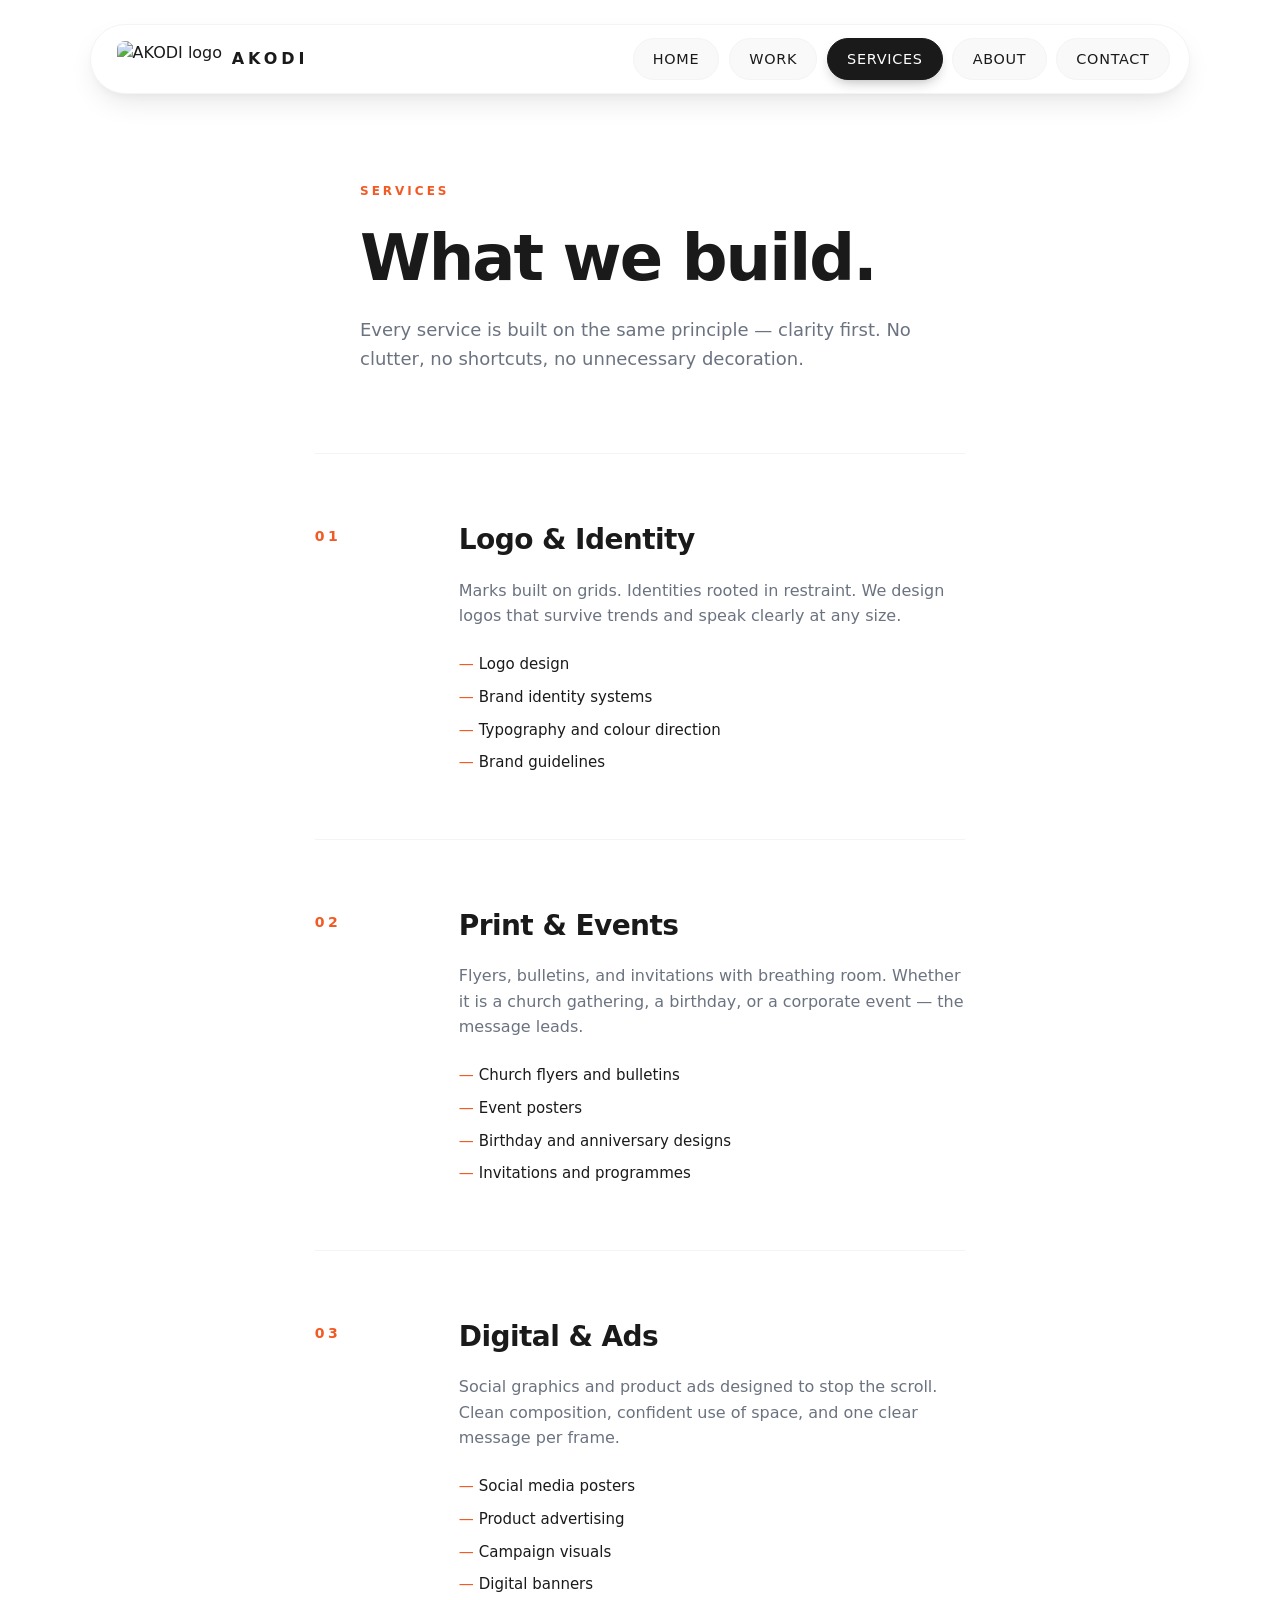
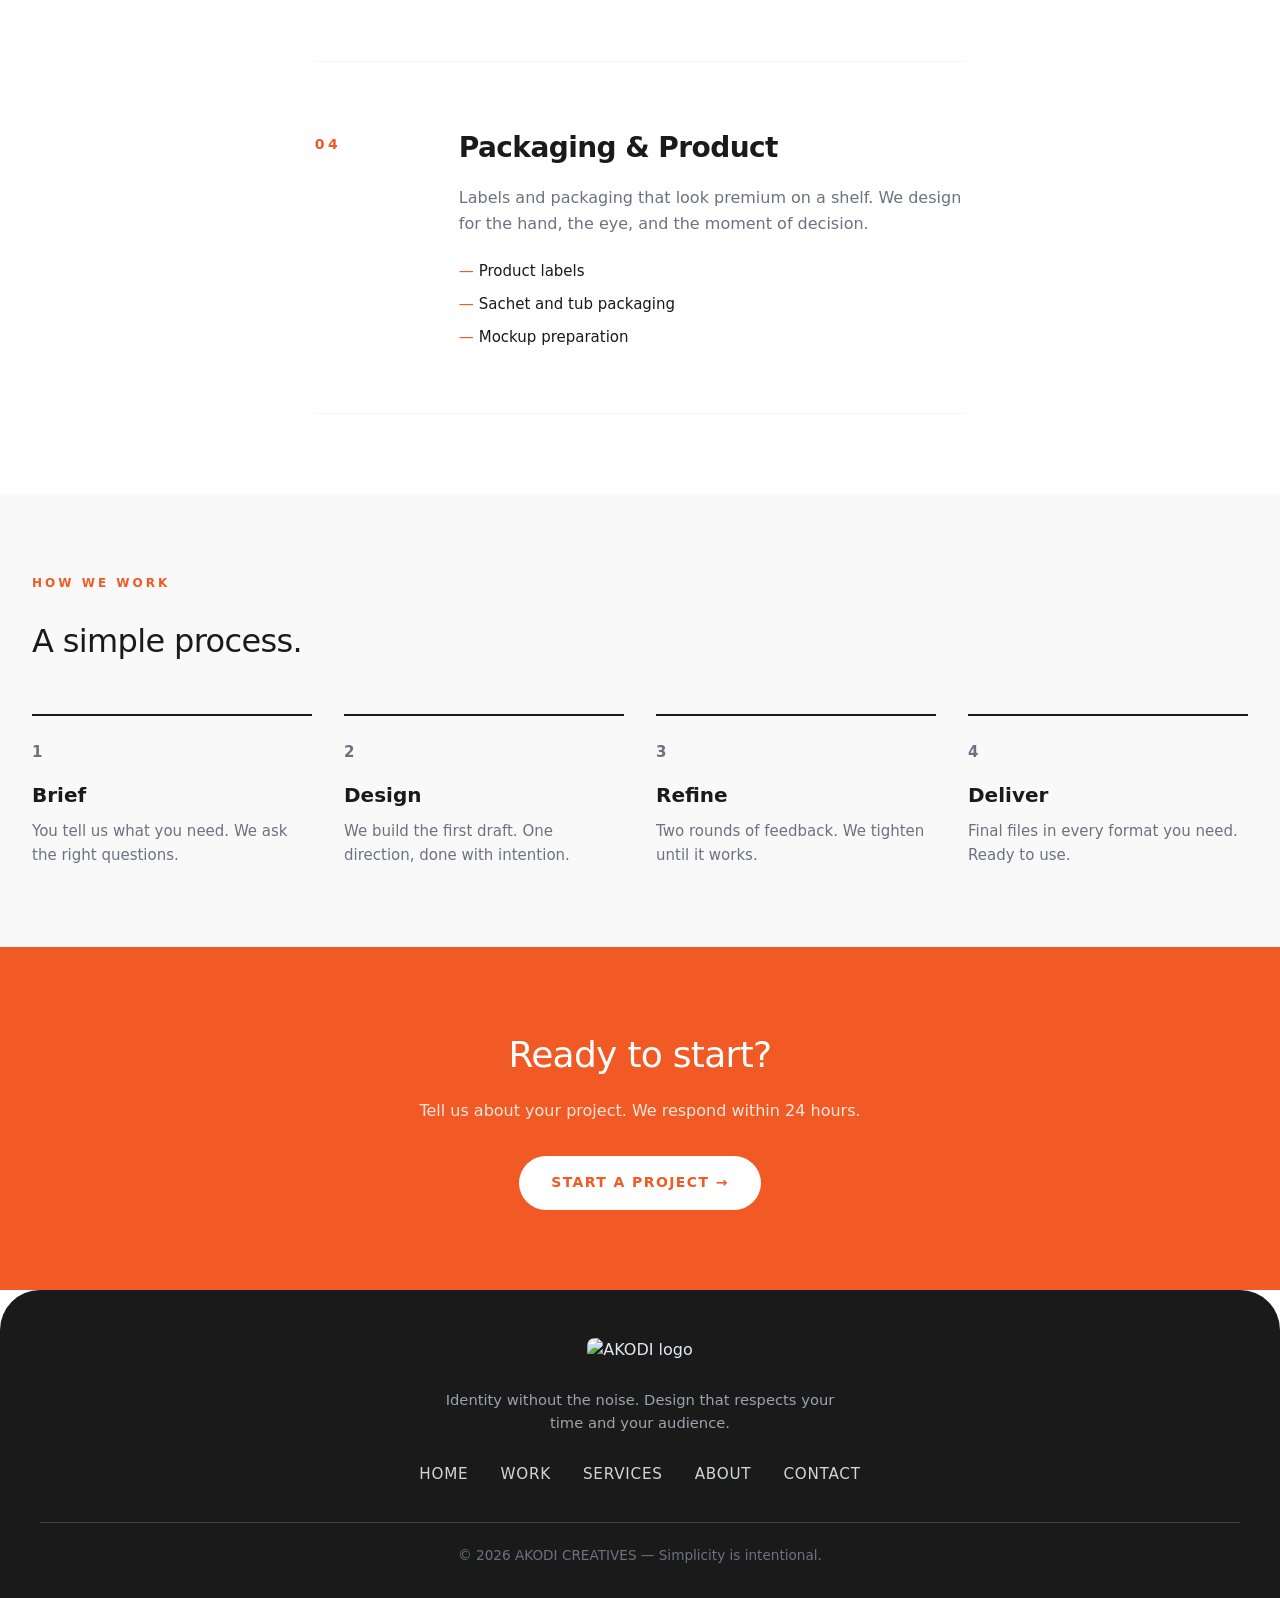
==== services.html @ a0e0c7eb "Upload static website" ====
<!DOCTYPE html>
<html lang="en">
<head>
    <meta charset="UTF-8">
    <meta name="viewport" content="width=device-width, initial-scale=1.0">
    <title>AKODI CREATIVES — Services</title>
    <link rel="shortcut icon" href="images/akodi-logo.png" type="image/x-icon">
    <link rel="stylesheet" href="CSS/style.css">
</head>
<body>

    <!-- ================= NAVBAR ================= -->
    <div class="nav-wrapper">
        <nav class="navbar">
            <a href="index.html" class="logo">
                <img src="images/akodi-logo.png" alt="AKODI logo">
                <span class="logo-text">AKODI</span>
            </a>
            <div class="nav-links">
                <a href="index.html" class="nav-link">Home</a>
                <a href="work.html" class="nav-link">Work</a>
                <a href="services.html" class="nav-link active">Services</a>
                <a href="about.html" class="nav-link">About</a>
                <a href="contact.html" class="nav-link">Contact</a>
            </div>
        </nav>
    </div>

    <!-- ================= PAGE HEADER ================= -->
    <section class="page-header">
        <div class="page-header-inner">
            <p class="eyebrow">SERVICES</p>
            <h1>What we build.</h1>
            <p class="page-sub">Every service is built on the same principle — clarity first. No clutter, no shortcuts, no unnecessary decoration.</p>
        </div>
    </section>

    <!-- ================= SERVICES LIST ================= -->
    <section class="services-full">
        <div class="services-full-inner">

            <div class="service-block">
                <p class="service-number">01</p>
                <div class="service-content">
                    <h2>Logo & Identity</h2>
                    <p>Marks built on grids. Identities rooted in restraint. We design logos that survive trends and speak clearly at any size.</p>
                    <ul class="service-list">
                        <li>Logo design</li>
                        <li>Brand identity systems</li>
                        <li>Typography and colour direction</li>
                        <li>Brand guidelines</li>
                    </ul>
                </div>
            </div>

            <div class="service-block">
                <p class="service-number">02</p>
                <div class="service-content">
                    <h2>Print & Events</h2>
                    <p>Flyers, bulletins, and invitations with breathing room. Whether it is a church gathering, a birthday, or a corporate event — the message leads.</p>
                    <ul class="service-list">
                        <li>Church flyers and bulletins</li>
                        <li>Event posters</li>
                        <li>Birthday and anniversary designs</li>
                        <li>Invitations and programmes</li>
                    </ul>
                </div>
            </div>

            <div class="service-block">
                <p class="service-number">03</p>
                <div class="service-content">
                    <h2>Digital & Ads</h2>
                    <p>Social graphics and product ads designed to stop the scroll. Clean composition, confident use of space, and one clear message per frame.</p>
                    <ul class="service-list">
                        <li>Social media posters</li>
                        <li>Product advertising</li>
                        <li>Campaign visuals</li>
                        <li>Digital banners</li>
                    </ul>
                </div>
            </div>

            <div class="service-block">
                <p class="service-number">04</p>
                <div class="service-content">
                    <h2>Packaging & Product</h2>
                    <p>Labels and packaging that look premium on a shelf. We design for the hand, the eye, and the moment of decision.</p>
                    <ul class="service-list">
                        <li>Product labels</li>
                        <li>Sachet and tub packaging</li>
                        <li>Mockup preparation</li>
                    </ul>
                </div>
            </div>

        </div>
    </section>

    <!-- ================= PROCESS ================= -->
    <section class="process">
        <div class="process-inner">
            <p class="eyebrow">HOW WE WORK</p>
            <h2>A simple process.</h2>

            <div class="process-grid">
                <div class="process-step">
                    <p class="process-num">1</p>
                    <h3>Brief</h3>
                    <p>You tell us what you need. We ask the right questions.</p>
                </div>
                <div class="process-step">
                    <p class="process-num">2</p>
                    <h3>Design</h3>
                    <p>We build the first draft. One direction, done with intention.</p>
                </div>
                <div class="process-step">
                    <p class="process-num">3</p>
                    <h3>Refine</h3>
                    <p>Two rounds of feedback. We tighten until it works.</p>
                </div>
                <div class="process-step">
                    <p class="process-num">4</p>
                    <h3>Deliver</h3>
                    <p>Final files in every format you need. Ready to use.</p>
                </div>
            </div>
        </div>
    </section>

    <!-- ================= CTA ================= -->
    <section class="cta-band">
        <div class="cta-inner">
            <h2>Ready to start?</h2>
            <p>Tell us about your project. We respond within 24 hours.</p>
            <a href="contact.html" class="btn-light">Start a Project →</a>
        </div>
    </section>

    <!-- ================= FOOTER ================= -->
    <footer class="footer">
        <div class="footer-content">
            <div class="footer-brand">
                <img src="images/akodi-logo-white.png" alt="AKODI logo" class="footer-logo">
                <p>Identity without the noise. Design that respects your time and your audience.</p>
            </div>

            <div class="footer-links">
                <a href="index.html">Home</a>
                <a href="work.html">Work</a>
                <a href="services.html">Services</a>
                <a href="about.html">About</a>
                <a href="contact.html">Contact</a>
            </div>

            <p class="footer-copy">© 2026 AKODI CREATIVES — Simplicity is intentional.</p>
        </div>
    </footer>

</body>
</html>
---- CSS/style.css ----
/* ================= RESET ================= */
* {
    margin: 0;
    padding: 0;
    box-sizing: border-box;
}

html {
    scroll-behavior: smooth;
}

body {
    font-family: system-ui, -apple-system, BlinkMacSystemFont, 'Segoe UI', Roboto, 'Helvetica Neue', Arial, sans-serif;
    background: #FFFFFF;
    color: #1A1A1A;
    line-height: 1.55;
    display: flex;
    flex-direction: column;
    min-height: 100vh;
}

a {
    color: inherit;
    text-decoration: none;
}

img {
    width: 100%;
    display: block;
}

/* ================= NAVBAR ================= */
.nav-wrapper {
    display: flex;
    justify-content: center;
    width: 100%;
    padding: 1.5rem 1.5rem 0.5rem;
    position: sticky;
    top: 0;
    z-index: 50;
    background: #FFFFFF;
}

.navbar {
    background: #FFFFFF;
    border-radius: 60px;
    box-shadow:
        0 12px 30px -8px rgba(0, 0, 0, 0.12),
        0 4px 10px -4px rgba(0, 0, 0, 0.05);
    padding: 0.5rem 1.2rem 0.5rem 0.6rem;
    display: flex;
    flex-wrap: wrap;
    justify-content: space-between;
    align-items: center;
    gap: 0.8rem 1rem;
    max-width: 1100px;
    width: 100%;
    border: 1px solid #F3F4F6;
}

.logo {
    display: inline-flex;
    align-items: center;
    gap: 0.6rem;
    padding: 0.5rem 1rem;
    border-radius: 40px;
    transition: background 0.2s ease;
}

.logo:hover {
    background: #F9F9F9;
}

.logo img {
    height: 36px;
    width: auto;
    border-radius: 8px;
}

.logo-text {
    font-weight: 700;
    font-size: 1rem;
    letter-spacing: 0.25em;
    color: #1A1A1A;
    text-transform: uppercase;
    white-space: nowrap;
}

.nav-links {
    display: flex;
    flex-wrap: wrap;
    gap: 0.4rem 0.6rem;
    align-items: center;
}

.nav-link {
    display: inline-flex;
    align-items: center;
    justify-content: center;
    padding: 0.55rem 1.2rem;
    border-radius: 40px;
    font-weight: 500;
    font-size: 0.9rem;
    letter-spacing: 0.05em;
    text-transform: uppercase;
    color: #1A1A1A;
    background: #F9F9F9;
    transition: all 0.25s cubic-bezier(0.2, 0, 0, 1);
    border: 1px solid #F3F4F6;
    white-space: nowrap;
}

.nav-link:hover {
    transform: translateY(-2px);
    background: #1A1A1A;
    color: #FFFFFF;
    border-color: #1A1A1A;
    box-shadow: 0 10px 18px -10px rgba(0, 0, 0, 0.25);
}

.nav-link.active {
    background: #1A1A1A;
    color: #FFFFFF;
    border-color: #1A1A1A;
    box-shadow: 0 6px 14px -6px rgba(26, 26, 26, 0.4);
}

.nav-link:focus-visible {
    outline: 2px solid #F15A24;
    outline-offset: 2px;
}

/* ================= HERO ================= */
.hero {
    max-width: 1280px;
    margin: 0 auto;
    padding: 5rem 2rem 4rem;
}

.hero-inner {
    display: grid;
    grid-template-columns: 1fr;
    gap: 3rem;
    align-items: center;
}

.eyebrow {
    color: #F15A24;
    font-size: 12px;
    font-weight: 600;
    letter-spacing: 0.25em;
    text-transform: uppercase;
    margin-bottom: 1.5rem;
}

.hero h1 {
    font-size: 48px;
    font-weight: 700;
    line-height: 1;
    letter-spacing: -0.03em;
    margin-bottom: 2rem;
    color: #1A1A1A;
}

.hero-sub {
    color: #6B7280;
    font-size: 18px;
    max-width: 480px;
    line-height: 1.6;
    margin-bottom: 2.5rem;
}

.btn {
    display: inline-block;
    background: #1A1A1A;
    color: #FFFFFF;
    padding: 1rem 2rem;
    border-radius: 40px;
    font-size: 14px;
    font-weight: 600;
    letter-spacing: 0.1em;
    text-transform: uppercase;
    transition: background 0.2s ease, transform 0.2s ease;
}

.btn:hover {
    background: #F15A24;
    transform: translateY(-2px);
}

.hero-visual {
    display: flex;
    justify-content: center;
}

.hero-img {
    width: 100%;
    max-width: 480px;
    border-radius: 24px;
}

/* ================= FEATURED WORK ================= */
.featured {
    max-width: 1280px;
    margin: 0 auto;
    padding: 4rem 2rem;
}

.featured-header {
    margin-bottom: 3rem;
}

.featured-header h2 {
    font-size: 32px;
    font-weight: 300;
    letter-spacing: -0.02em;
    color: #1A1A1A;
}

.featured-grid {
    display: grid;
    grid-template-columns: 1fr;
    gap: 1.5rem;
}

.card {
    background: #F9F9F9;
    padding: 2rem;
    border-radius: 16px;
    transition: transform 0.3s ease;
}

.card:hover {
    transform: translateY(-4px);
}

.card-img {
    width: 100%;
    aspect-ratio: 4 / 3;
    object-fit: cover;
    border-radius: 8px;
    margin-bottom: 1.5rem;
    transition: opacity 0.3s ease;
    opacity: 0.9;
}

.card:hover .card-img {
    opacity: 1;
}

.card-label {
    font-size: 12px;
    font-weight: 600;
    letter-spacing: 0.25em;
    text-transform: uppercase;
    color: #6B7280;
}

.card-desc {
    font-size: 14px;
    color: #9CA3AF;
    margin-top: 0.25rem;
}

.featured-cta {
    margin-top: 3rem;
    text-align: center;
}

.btn-outline {
    display: inline-block;
    padding: 1rem 2rem;
    border-radius: 40px;
    border: 2px solid #1A1A1A;
    color: #1A1A1A;
    font-size: 14px;
    font-weight: 600;
    letter-spacing: 0.1em;
    text-transform: uppercase;
    transition: all 0.2s ease;
}

.btn-outline:hover {
    background: #1A1A1A;
    color: #FFFFFF;
}

/* ================= SERVICES OVERVIEW (HOME) ================= */
.services-overview {
    border-top: 1px solid #F3F4F6;
    border-bottom: 1px solid #F3F4F6;
    background: #FFFFFF;
    padding: 5rem 0;
}

.services-inner {
    max-width: 1024px;
    margin: 0 auto;
    padding: 0 2rem;
    display: grid;
    grid-template-columns: 1fr;
    gap: 3rem;
}

.services-col h3 {
    color: #F15A24;
    font-size: 12px;
    font-weight: 600;
    letter-spacing: 0.25em;
    text-transform: uppercase;
    margin-bottom: 1rem;
}

.services-col p {
    color: #6B7280;
    font-size: 16px;
    line-height: 1.6;
}

/* ================= PAGE HEADER ================= */
.page-header {
    max-width: 1280px;
    margin: 0 auto;
    padding: 5rem 2rem 2rem;
}

.page-header-inner {
    max-width: 720px;
}

.page-header h1 {
    font-size: 48px;
    font-weight: 700;
    line-height: 1.05;
    letter-spacing: -0.03em;
    margin-bottom: 1.5rem;
    color: #1A1A1A;
}

.page-sub {
    color: #6B7280;
    font-size: 18px;
    line-height: 1.6;
    max-width: 560px;
}

/* ================= WORK PAGE GRID ================= */
.work-section {
    max-width: 1280px;
    margin: 0 auto;
    padding: 3rem 2rem 5rem;
}

.work-inner {
    display: grid;
    grid-template-columns: 1fr;
    gap: 3rem;
}

.work-item {
    display: flex;
    flex-direction: column;
    gap: 1.5rem;
}

.work-item img {
    width: 100%;
    aspect-ratio: 4 / 3;
    object-fit: cover;
    border-radius: 16px;
    transition: transform 0.35s ease;
}

.work-item:hover img {
    transform: scale(1.02);
}

.work-item-info {
    padding-left: 0.25rem;
}

.work-label {
    color: #F15A24;
    font-size: 11px;
    font-weight: 600;
    letter-spacing: 0.25em;
    text-transform: uppercase;
    margin-bottom: 0.5rem;
}

.work-item-info h3 {
    font-size: 22px;
    font-weight: 600;
    letter-spacing: -0.01em;
    color: #1A1A1A;
    margin-bottom: 0.5rem;
}

.work-desc {
    font-size: 15px;
    color: #6B7280;
    line-height: 1.6;
    max-width: 480px;
}

/* ================= SERVICES FULL PAGE ================= */
.services-full {
    max-width: 1280px;
    margin: 0 auto;
    padding: 3rem 2rem 5rem;
}

.services-full-inner {
    display: flex;
    flex-direction: column;
    gap: 0;
}

.service-block {
    display: flex;
    flex-direction: column;
    gap: 1rem;
    padding: 3rem 0;
    border-top: 1px solid #F3F4F6;
}

.service-block:last-child {
    border-bottom: 1px solid #F3F4F6;
}

.service-number {
    font-size: 14px;
    font-weight: 600;
    letter-spacing: 0.25em;
    color: #F15A24;
}

.service-content h2 {
    font-size: 28px;
    font-weight: 600;
    letter-spacing: -0.02em;
    color: #1A1A1A;
    margin-bottom: 1rem;
}

.service-content p {
    font-size: 16px;
    color: #6B7280;
    line-height: 1.6;
    max-width: 560px;
    margin-bottom: 1.5rem;
}

.service-list {
    list-style: none;
    display: flex;
    flex-direction: column;
    gap: 0.6rem;
}

.service-list li {
    font-size: 15px;
    color: #1A1A1A;
    padding-left: 1.25rem;
    position: relative;
}

.service-list li::before {
    content: '—';
    position: absolute;
    left: 0;
    color: #F15A24;
}

/* ================= PROCESS ================= */
.process {
    background: #F9F9F9;
    padding: 5rem 2rem;
}

.process-inner {
    max-width: 1280px;
    margin: 0 auto;
}

.process h2 {
    font-size: 32px;
    font-weight: 300;
    letter-spacing: -0.02em;
    color: #1A1A1A;
    margin-bottom: 3rem;
}

.process-grid {
    display: grid;
    grid-template-columns: 1fr;
    gap: 2.5rem;
}

.process-step {
    border-top: 2px solid #1A1A1A;
    padding-top: 1.5rem;
}

.process-num {
    font-size: 13px;
    font-weight: 600;
    letter-spacing: 0.25em;
    color: #F15A24;
    margin-bottom: 1rem;
}

.process-step h3 {
    font-size: 20px;
    font-weight: 600;
    color: #1A1A1A;
    margin-bottom: 0.5rem;
}

.process-step p {
    font-size: 15px;
    color: #6B7280;
    line-height: 1.6;
}

/* ================= ABOUT INTRO ================= */
.about-intro {
    max-width: 1280px;
    margin: 0 auto;
    padding: 2rem 2rem 4rem;
}

.about-intro-inner {
    display: grid;
    grid-template-columns: 1fr;
    gap: 3rem;
    align-items: center;
}

.about-image img {
    width: 100%;
    aspect-ratio: 4 / 5;
    object-fit: cover;
    border-radius: 24px;
}

.about-text h2 {
    font-size: 28px;
    font-weight: 600;
    letter-spacing: -0.02em;
    color: #1A1A1A;
    margin-bottom: 1.5rem;
}

.about-text p {
    font-size: 16px;
    color: #6B7280;
    line-height: 1.7;
    margin-bottom: 1rem;
    max-width: 520px;
}

/* ================= PHILOSOPHY ================= */
.philosophy {
    background: #F9F9F9;
    padding: 5rem 2rem;
}

.philosophy-inner {
    max-width: 1280px;
    margin: 0 auto;
}

.philosophy h2 {
    font-size: 32px;
    font-weight: 300;
    letter-spacing: -0.02em;
    color: #1A1A1A;
    margin-bottom: 3rem;
}

.philosophy-grid {
    display: grid;
    grid-template-columns: 1fr;
    gap: 2.5rem;
}

.philosophy-item {
    border-top: 2px solid #1A1A1A;
    padding-top: 1.5rem;
}

.philosophy-num {
    font-size: 13px;
    font-weight: 600;
    letter-spacing: 0.25em;
    color: #F15A24;
    margin-bottom: 1rem;
}

.philosophy-item h3 {
    font-size: 22px;
    font-weight: 600;
    color: #1A1A1A;
    margin-bottom: 0.75rem;
}

.philosophy-item p {
    font-size: 15px;
    color: #6B7280;
    line-height: 1.6;
}

/* ================= STATS ================= */
.stats {
    background: #1A1A1A;
    color: #FFFFFF;
    padding: 5rem 2rem;
}

.stats-inner {
    max-width: 1280px;
    margin: 0 auto;
    display: grid;
    grid-template-columns: 1fr 1fr;
    gap: 3rem 2rem;
    text-align: center;
}

.stat-number {
    font-size: 48px;
    font-weight: 700;
    letter-spacing: -0.03em;
    color: #F15A24;
    line-height: 1;
    margin-bottom: 0.75rem;
}

.stat-label {
    font-size: 13px;
    font-weight: 500;
    letter-spacing: 0.1em;
    text-transform: uppercase;
    color: #9CA3AF;
}

/* ================= CONTACT PAGE ================= */
.contact-section {
    max-width: 1280px;
    margin: 0 auto;
    padding: 2rem 2rem 5rem;
}

.contact-inner {
    display: grid;
    grid-template-columns: 1fr;
    gap: 4rem;
}

.contact-form {
    display: flex;
    flex-direction: column;
    gap: 2rem;
}

.form-group {
    display: flex;
    flex-direction: column;
    gap: 0.5rem;
}

.form-group.hidden {
    display: none;
}

.form-group label {
    font-size: 12px;
    font-weight: 600;
    letter-spacing: 0.2em;
    text-transform: uppercase;
    color: #6B7280;
}

.label-light {
    color: #9CA3AF;
    font-weight: 400;
    letter-spacing: 0.05em;
    text-transform: none;
}

.contact-form input,
.contact-form textarea {
    width: 100%;
    background: transparent;
    border: none;
    border-bottom: 2px solid #D1D5DB;
    padding: 0.75rem 0;
    color: #1A1A1A;
    font-size: 17px;
    font-family: inherit;
    outline: none;
    transition: border-color 0.2s ease;
    resize: none;
}

.contact-form input:focus,
.contact-form textarea:focus {
    border-bottom-color: #F15A24;
}

.contact-form input::placeholder,
.contact-form textarea::placeholder {
    color: #D1D5DB;
}

.btn-submit {
    align-self: flex-start;
    background: #1A1A1A;
    color: #FFFFFF;
    padding: 1rem 2.5rem;
    border: none;
    border-radius: 40px;
    font-size: 14px;
    font-weight: 600;
    letter-spacing: 0.1em;
    text-transform: uppercase;
    cursor: pointer;
    font-family: inherit;
    transition: background 0.2s ease, transform 0.2s ease;
}

.btn-submit:hover {
    background: #F15A24;
    transform: translateY(-2px);
}

.btn-submit:disabled {
    opacity: 0.6;
    cursor: not-allowed;
}

.form-status {
    font-size: 14px;
    color: #F15A24;
    min-height: 20px;
}

.contact-info {
    display: flex;
    flex-direction: column;
    gap: 1.75rem;
    padding-top: 0.5rem;
}

.info-block {
    border-top: 1px solid #F3F4F6;
    padding-top: 1rem;
}

.info-label {
    font-size: 11px;
    font-weight: 600;
    letter-spacing: 0.25em;
    text-transform: uppercase;
    color: #F15A24;
    margin-bottom: 0.5rem;
}

.info-value {
    font-size: 17px;
    color: #1A1A1A;
    font-weight: 500;
}

/* ================= CTA BAND ================= */
.cta-band {
    background: #F15A24;
    color: #FFFFFF;
    padding: 5rem 2rem;
    text-align: center;
}

.cta-inner h2 {
    font-size: 36px;
    font-weight: 300;
    letter-spacing: -0.02em;
    margin-bottom: 1rem;
}

.cta-inner p {
    color: rgba(255, 255, 255, 0.85);
    font-size: 16px;
    margin-bottom: 2rem;
}

.btn-light {
    display: inline-block;
    background: #FFFFFF;
    color: #F15A24;
    padding: 1rem 2rem;
    border-radius: 40px;
    font-size: 14px;
    font-weight: 600;
    letter-spacing: 0.1em;
    text-transform: uppercase;
    transition: transform 0.2s ease, box-shadow 0.2s ease;
}

.btn-light:hover {
    transform: translateY(-2px);
    box-shadow: 0 12px 24px -10px rgba(0, 0, 0, 0.25);
}

/* ================= FOOTER ================= */
.footer {
    background: #1A1A1A;
    color: #E5E7EB;
    padding: 3rem 1.5rem 2rem;
    border-radius: 40px 40px 0 0;
    margin-top: auto;
}

.footer-content {
    max-width: 1200px;
    margin: 0 auto;
    display: flex;
    flex-direction: column;
    gap: 1.8rem;
    text-align: center;
}

.footer-brand {
    display: flex;
    flex-direction: column;
    align-items: center;
    gap: 0.7rem;
}

.footer-logo {
    height: 40px;
    width: auto;
    border-radius: 8px;
}

.footer-brand p {
    font-size: 0.92rem;
    color: #9CA3AF;
    max-width: 420px;
}

.footer-links {
    display: flex;
    flex-wrap: wrap;
    justify-content: center;
    gap: 1.2rem 2rem;
}

.footer-links a {
    color: #D1D5DB;
    font-weight: 500;
    font-size: 0.95rem;
    letter-spacing: 0.05em;
    text-transform: uppercase;
    transition: color 0.2s ease;
    padding-bottom: 4px;
    border-bottom: 2px solid transparent;
}

.footer-links a:hover {
    color: #FFFFFF;
    border-bottom-color: #F15A24;
}

.footer-copy {
    font-size: 0.85rem;
    color: #6B7280;
    border-top: 1px solid #374151;
    padding-top: 1.4rem;
}

/* ================= MEDIA QUERIES ================= */
@media (min-width: 768px) {
    .hero {
        padding: 6rem 2rem 5rem;
    }

    .hero-inner {
        grid-template-columns: 3fr 2fr;
        gap: 4rem;
    }

    .hero h1 {
        font-size: 72px;
    }

    .hero-img {
        max-width: 100%;
    }

    .featured-grid {
        grid-template-columns: 1fr 1fr;
    }

    .services-inner {
        grid-template-columns: 1fr 1fr 1fr;
        gap: 4rem;
    }

    .page-header h1 {
        font-size: 64px;
    }

    .work-inner {
        grid-template-columns: 1fr 1fr;
        gap: 4rem 3rem;
    }

    .service-block {
        flex-direction: row;
        gap: 4rem;
        padding: 4rem 0;
    }

    .service-number {
        flex: 0 0 80px;
        padding-top: 0.5rem;
    }

    .service-content {
        flex: 1;
    }

    .process-grid {
        grid-template-columns: 1fr 1fr 1fr 1fr;
        gap: 2rem;
    }

    .about-intro-inner {
        grid-template-columns: 2fr 3fr;
        gap: 4rem;
    }

    .about-text h2 {
        font-size: 36px;
    }

    .philosophy-grid {
        grid-template-columns: 1fr 1fr 1fr;
        gap: 2.5rem;
    }

    .stats-inner {
        grid-template-columns: 1fr 1fr 1fr 1fr;
        gap: 2rem;
    }

    .stat-number {
        font-size: 64px;
    }

    .contact-inner {
        grid-template-columns: 3fr 2fr;
        gap: 5rem;
    }
}

@media (min-width: 1024px) {
    .hero h1 {
        font-size: 96px;
    }
}

@media (max-width: 768px) {
    .nav-wrapper {
        padding: 1rem 1rem 0.5rem;
    }

    .navbar {
        padding: 0.5rem 0.8rem;
    }

    .nav-link {
        padding: 0.5rem 0.9rem;
        font-size: 0.75rem;
    }

    .logo-text {
        font-size: 0.9rem;
    }

    .hero h1 {
        font-size: 40px;
    }

    .footer {
        border-radius: 24px 24px 0 0;
    }
}
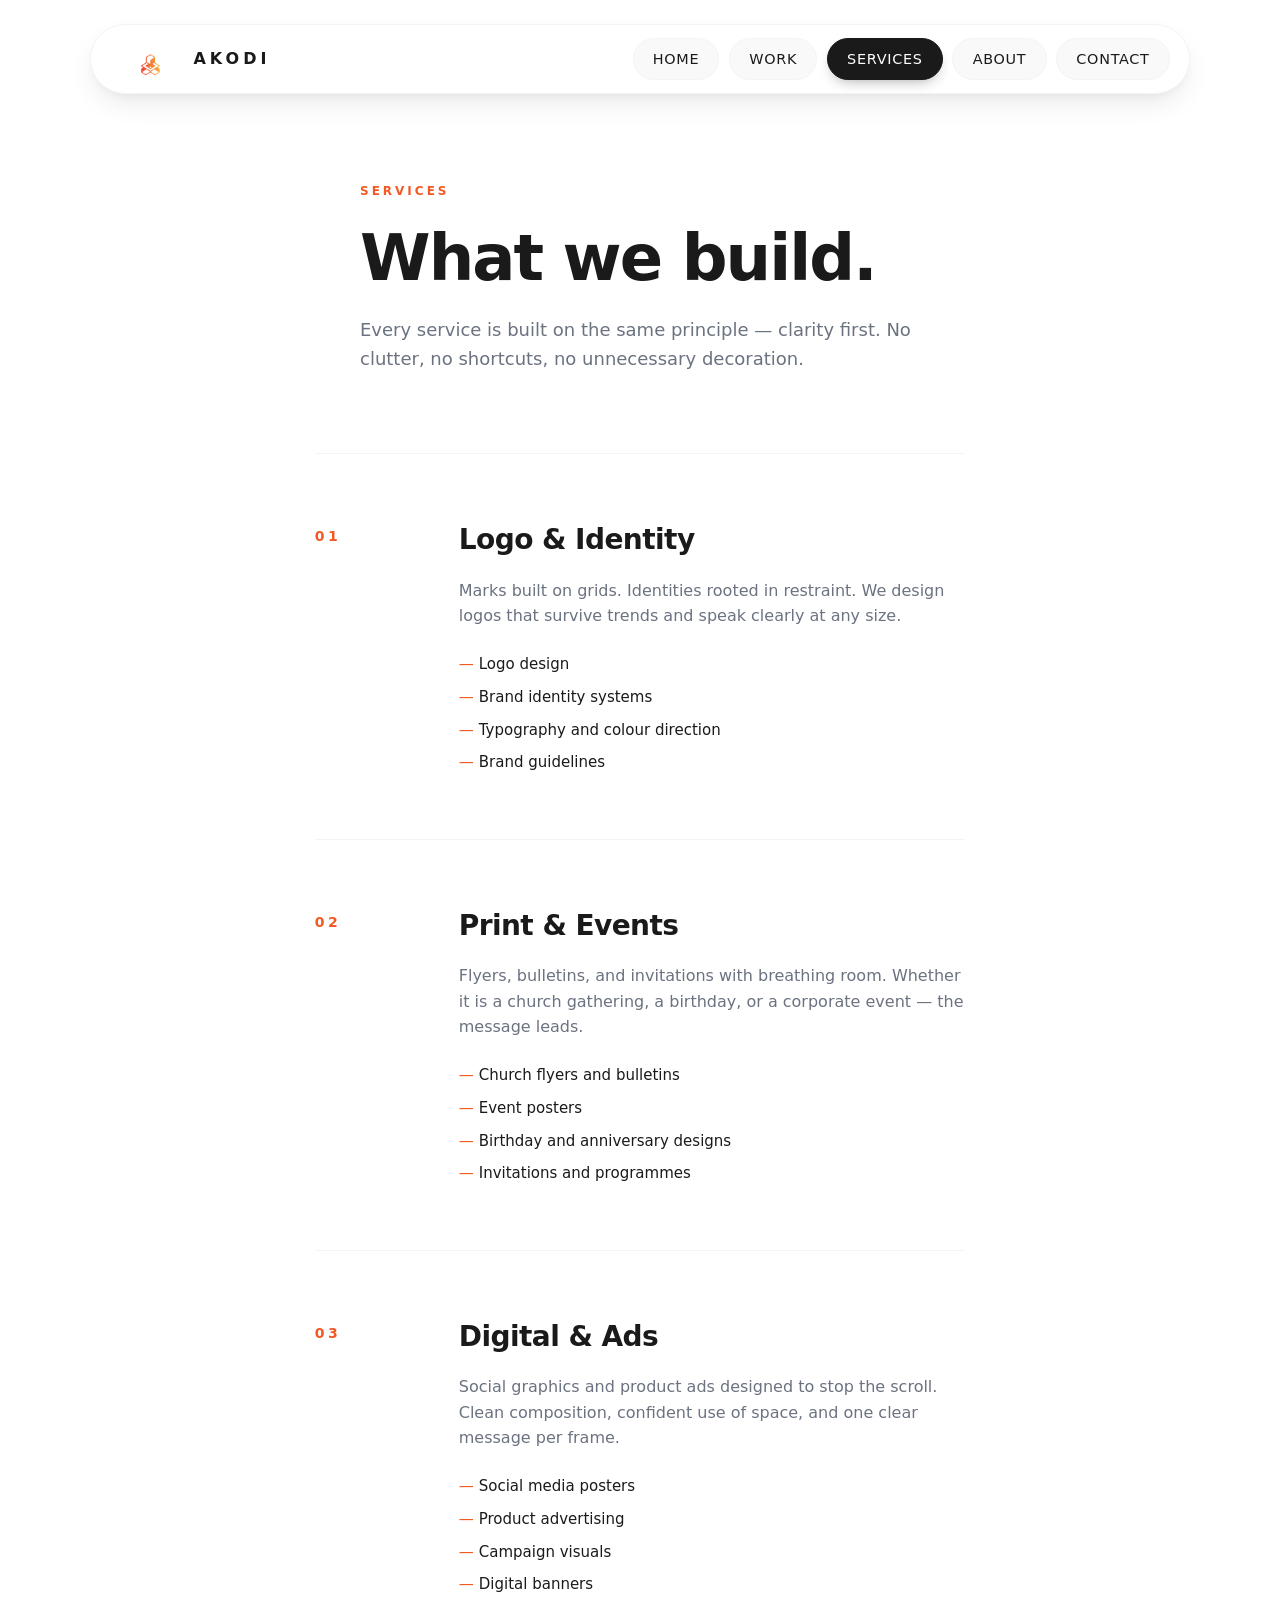
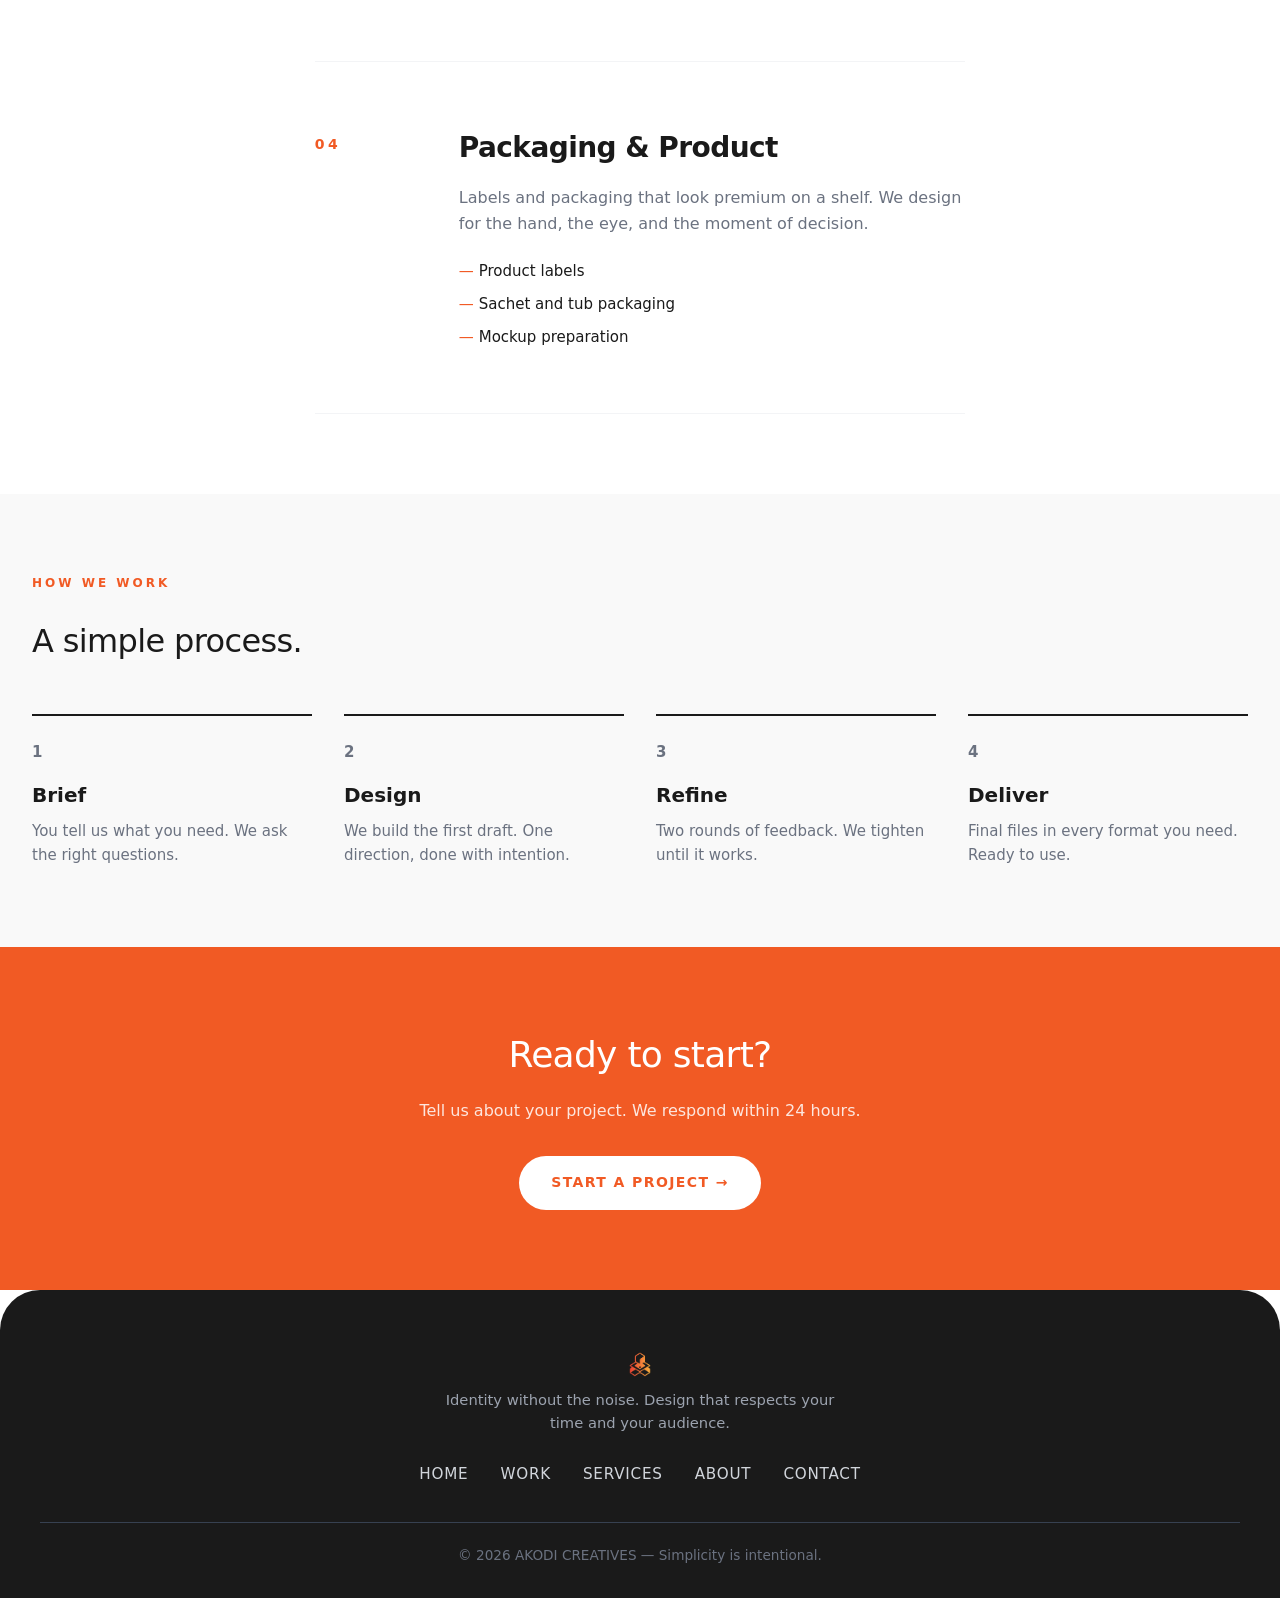
==== commit bba9cab0: "Refactor services.html for improved structure Updated HTML structure and formatting for services pag" ====
--- a/services.html
+++ b/services.html
@@ -5,7 +5,7 @@
     <meta name="viewport" content="width=device-width, initial-scale=1.0">
     <title>AKODI CREATIVES — Services</title>
     <link rel="shortcut icon" href="images/akodi-logo.png" type="image/x-icon">
-    <link rel="stylesheet" href="CSS/style.css">
+    <link rel="stylesheet" href="css/style.css">
 </head>
 <body>
 
@@ -158,4 +158,4 @@
     </footer>
 
 </body>
-</html>+</html>
--- a/css/style.css
+++ b/css/style.css
@@ -0,0 +1,998 @@
+/* ================= RESET ================= */
+* {
+    margin: 0;
+    padding: 0;
+    box-sizing: border-box;
+}
+
+html {
+    scroll-behavior: smooth;
+}
+
+body {
+    font-family: system-ui, -apple-system, BlinkMacSystemFont, 'Segoe UI', Roboto, 'Helvetica Neue', Arial, sans-serif;
+    background: #FFFFFF;
+    color: #1A1A1A;
+    line-height: 1.55;
+    display: flex;
+    flex-direction: column;
+    min-height: 100vh;
+}
+
+a {
+    color: inherit;
+    text-decoration: none;
+}
+
+img {
+    width: 100%;
+    display: block;
+}
+
+/* ================= NAVBAR ================= */
+.nav-wrapper {
+    display: flex;
+    justify-content: center;
+    width: 100%;
+    padding: 1.5rem 1.5rem 0.5rem;
+    position: sticky;
+    top: 0;
+    z-index: 50;
+    background: #FFFFFF;
+}
+
+.navbar {
+    background: #FFFFFF;
+    border-radius: 60px;
+    box-shadow:
+        0 12px 30px -8px rgba(0, 0, 0, 0.12),
+        0 4px 10px -4px rgba(0, 0, 0, 0.05);
+    padding: 0.5rem 1.2rem 0.5rem 0.6rem;
+    display: flex;
+    flex-wrap: wrap;
+    justify-content: space-between;
+    align-items: center;
+    gap: 0.8rem 1rem;
+    max-width: 1100px;
+    width: 100%;
+    border: 1px solid #F3F4F6;
+}
+
+.logo {
+    display: inline-flex;
+    align-items: center;
+    gap: 0.6rem;
+    padding: 0.5rem 1rem;
+    border-radius: 40px;
+    transition: background 0.2s ease;
+}
+
+.logo:hover {
+    background: #F9F9F9;
+}
+
+.logo img {
+    height: 36px;
+    width: auto;
+    border-radius: 8px;
+}
+
+.logo-text {
+    font-weight: 700;
+    font-size: 1rem;
+    letter-spacing: 0.25em;
+    color: #1A1A1A;
+    text-transform: uppercase;
+    white-space: nowrap;
+}
+
+.nav-links {
+    display: flex;
+    flex-wrap: wrap;
+    gap: 0.4rem 0.6rem;
+    align-items: center;
+}
+
+.nav-link {
+    display: inline-flex;
+    align-items: center;
+    justify-content: center;
+    padding: 0.55rem 1.2rem;
+    border-radius: 40px;
+    font-weight: 500;
+    font-size: 0.9rem;
+    letter-spacing: 0.05em;
+    text-transform: uppercase;
+    color: #1A1A1A;
+    background: #F9F9F9;
+    transition: all 0.25s cubic-bezier(0.2, 0, 0, 1);
+    border: 1px solid #F3F4F6;
+    white-space: nowrap;
+}
+
+.nav-link:hover {
+    transform: translateY(-2px);
+    background: #1A1A1A;
+    color: #FFFFFF;
+    border-color: #1A1A1A;
+    box-shadow: 0 10px 18px -10px rgba(0, 0, 0, 0.25);
+}
+
+.nav-link.active {
+    background: #1A1A1A;
+    color: #FFFFFF;
+    border-color: #1A1A1A;
+    box-shadow: 0 6px 14px -6px rgba(26, 26, 26, 0.4);
+}
+
+.nav-link:focus-visible {
+    outline: 2px solid #F15A24;
+    outline-offset: 2px;
+}
+
+/* ================= HERO ================= */
+.hero {
+    max-width: 1280px;
+    margin: 0 auto;
+    padding: 5rem 2rem 4rem;
+}
+
+.hero-inner {
+    display: grid;
+    grid-template-columns: 1fr;
+    gap: 3rem;
+    align-items: center;
+}
+
+.eyebrow {
+    color: #F15A24;
+    font-size: 12px;
+    font-weight: 600;
+    letter-spacing: 0.25em;
+    text-transform: uppercase;
+    margin-bottom: 1.5rem;
+}
+
+.hero h1 {
+    font-size: 48px;
+    font-weight: 700;
+    line-height: 1;
+    letter-spacing: -0.03em;
+    margin-bottom: 2rem;
+    color: #1A1A1A;
+}
+
+.hero-sub {
+    color: #6B7280;
+    font-size: 18px;
+    max-width: 480px;
+    line-height: 1.6;
+    margin-bottom: 2.5rem;
+}
+
+.btn {
+    display: inline-block;
+    background: #1A1A1A;
+    color: #FFFFFF;
+    padding: 1rem 2rem;
+    border-radius: 40px;
+    font-size: 14px;
+    font-weight: 600;
+    letter-spacing: 0.1em;
+    text-transform: uppercase;
+    transition: background 0.2s ease, transform 0.2s ease;
+}
+
+.btn:hover {
+    background: #F15A24;
+    transform: translateY(-2px);
+}
+
+.hero-visual {
+    display: flex;
+    justify-content: center;
+}
+
+.hero-img {
+    width: 100%;
+    max-width: 480px;
+    border-radius: 24px;
+}
+
+/* ================= FEATURED WORK ================= */
+.featured {
+    max-width: 1280px;
+    margin: 0 auto;
+    padding: 4rem 2rem;
+}
+
+.featured-header {
+    margin-bottom: 3rem;
+}
+
+.featured-header h2 {
+    font-size: 32px;
+    font-weight: 300;
+    letter-spacing: -0.02em;
+    color: #1A1A1A;
+}
+
+.featured-grid {
+    display: grid;
+    grid-template-columns: 1fr;
+    gap: 1.5rem;
+}
+
+.card {
+    background: #F9F9F9;
+    padding: 2rem;
+    border-radius: 16px;
+    transition: transform 0.3s ease;
+}
+
+.card:hover {
+    transform: translateY(-4px);
+}
+
+.card-img {
+    width: 100%;
+    aspect-ratio: 4 / 3;
+    object-fit: cover;
+    border-radius: 8px;
+    margin-bottom: 1.5rem;
+    transition: opacity 0.3s ease;
+    opacity: 0.9;
+}
+
+.card:hover .card-img {
+    opacity: 1;
+}
+
+.card-label {
+    font-size: 12px;
+    font-weight: 600;
+    letter-spacing: 0.25em;
+    text-transform: uppercase;
+    color: #6B7280;
+}
+
+.card-desc {
+    font-size: 14px;
+    color: #9CA3AF;
+    margin-top: 0.25rem;
+}
+
+.featured-cta {
+    margin-top: 3rem;
+    text-align: center;
+}
+
+.btn-outline {
+    display: inline-block;
+    padding: 1rem 2rem;
+    border-radius: 40px;
+    border: 2px solid #1A1A1A;
+    color: #1A1A1A;
+    font-size: 14px;
+    font-weight: 600;
+    letter-spacing: 0.1em;
+    text-transform: uppercase;
+    transition: all 0.2s ease;
+}
+
+.btn-outline:hover {
+    background: #1A1A1A;
+    color: #FFFFFF;
+}
+
+/* ================= SERVICES OVERVIEW (HOME) ================= */
+.services-overview {
+    border-top: 1px solid #F3F4F6;
+    border-bottom: 1px solid #F3F4F6;
+    background: #FFFFFF;
+    padding: 5rem 0;
+}
+
+.services-inner {
+    max-width: 1024px;
+    margin: 0 auto;
+    padding: 0 2rem;
+    display: grid;
+    grid-template-columns: 1fr;
+    gap: 3rem;
+}
+
+.services-col h3 {
+    color: #F15A24;
+    font-size: 12px;
+    font-weight: 600;
+    letter-spacing: 0.25em;
+    text-transform: uppercase;
+    margin-bottom: 1rem;
+}
+
+.services-col p {
+    color: #6B7280;
+    font-size: 16px;
+    line-height: 1.6;
+}
+
+/* ================= PAGE HEADER ================= */
+.page-header {
+    max-width: 1280px;
+    margin: 0 auto;
+    padding: 5rem 2rem 2rem;
+}
+
+.page-header-inner {
+    max-width: 720px;
+}
+
+.page-header h1 {
+    font-size: 48px;
+    font-weight: 700;
+    line-height: 1.05;
+    letter-spacing: -0.03em;
+    margin-bottom: 1.5rem;
+    color: #1A1A1A;
+}
+
+.page-sub {
+    color: #6B7280;
+    font-size: 18px;
+    line-height: 1.6;
+    max-width: 560px;
+}
+
+/* ================= WORK PAGE GRID ================= */
+.work-section {
+    max-width: 1280px;
+    margin: 0 auto;
+    padding: 3rem 2rem 5rem;
+}
+
+.work-inner {
+    display: grid;
+    grid-template-columns: 1fr;
+    gap: 3rem;
+}
+
+.work-item {
+    display: flex;
+    flex-direction: column;
+    gap: 1.5rem;
+}
+
+.work-item img {
+    width: 100%;
+    aspect-ratio: 4 / 3;
+    object-fit: cover;
+    border-radius: 16px;
+    transition: transform 0.35s ease;
+}
+
+.work-item:hover img {
+    transform: scale(1.02);
+}
+
+.work-item-info {
+    padding-left: 0.25rem;
+}
+
+.work-label {
+    color: #F15A24;
+    font-size: 11px;
+    font-weight: 600;
+    letter-spacing: 0.25em;
+    text-transform: uppercase;
+    margin-bottom: 0.5rem;
+}
+
+.work-item-info h3 {
+    font-size: 22px;
+    font-weight: 600;
+    letter-spacing: -0.01em;
+    color: #1A1A1A;
+    margin-bottom: 0.5rem;
+}
+
+.work-desc {
+    font-size: 15px;
+    color: #6B7280;
+    line-height: 1.6;
+    max-width: 480px;
+}
+
+/* ================= SERVICES FULL PAGE ================= */
+.services-full {
+    max-width: 1280px;
+    margin: 0 auto;
+    padding: 3rem 2rem 5rem;
+}
+
+.services-full-inner {
+    display: flex;
+    flex-direction: column;
+    gap: 0;
+}
+
+.service-block {
+    display: flex;
+    flex-direction: column;
+    gap: 1rem;
+    padding: 3rem 0;
+    border-top: 1px solid #F3F4F6;
+}
+
+.service-block:last-child {
+    border-bottom: 1px solid #F3F4F6;
+}
+
+.service-number {
+    font-size: 14px;
+    font-weight: 600;
+    letter-spacing: 0.25em;
+    color: #F15A24;
+}
+
+.service-content h2 {
+    font-size: 28px;
+    font-weight: 600;
+    letter-spacing: -0.02em;
+    color: #1A1A1A;
+    margin-bottom: 1rem;
+}
+
+.service-content p {
+    font-size: 16px;
+    color: #6B7280;
+    line-height: 1.6;
+    max-width: 560px;
+    margin-bottom: 1.5rem;
+}
+
+.service-list {
+    list-style: none;
+    display: flex;
+    flex-direction: column;
+    gap: 0.6rem;
+}
+
+.service-list li {
+    font-size: 15px;
+    color: #1A1A1A;
+    padding-left: 1.25rem;
+    position: relative;
+}
+
+.service-list li::before {
+    content: '—';
+    position: absolute;
+    left: 0;
+    color: #F15A24;
+}
+
+/* ================= PROCESS ================= */
+.process {
+    background: #F9F9F9;
+    padding: 5rem 2rem;
+}
+
+.process-inner {
+    max-width: 1280px;
+    margin: 0 auto;
+}
+
+.process h2 {
+    font-size: 32px;
+    font-weight: 300;
+    letter-spacing: -0.02em;
+    color: #1A1A1A;
+    margin-bottom: 3rem;
+}
+
+.process-grid {
+    display: grid;
+    grid-template-columns: 1fr;
+    gap: 2.5rem;
+}
+
+.process-step {
+    border-top: 2px solid #1A1A1A;
+    padding-top: 1.5rem;
+}
+
+.process-num {
+    font-size: 13px;
+    font-weight: 600;
+    letter-spacing: 0.25em;
+    color: #F15A24;
+    margin-bottom: 1rem;
+}
+
+.process-step h3 {
+    font-size: 20px;
+    font-weight: 600;
+    color: #1A1A1A;
+    margin-bottom: 0.5rem;
+}
+
+.process-step p {
+    font-size: 15px;
+    color: #6B7280;
+    line-height: 1.6;
+}
+
+/* ================= ABOUT INTRO ================= */
+.about-intro {
+    max-width: 1280px;
+    margin: 0 auto;
+    padding: 2rem 2rem 4rem;
+}
+
+.about-intro-inner {
+    display: grid;
+    grid-template-columns: 1fr;
+    gap: 3rem;
+    align-items: center;
+}
+
+.about-image img {
+    width: 100%;
+    aspect-ratio: 4 / 5;
+    object-fit: cover;
+    border-radius: 24px;
+}
+
+.about-text h2 {
+    font-size: 28px;
+    font-weight: 600;
+    letter-spacing: -0.02em;
+    color: #1A1A1A;
+    margin-bottom: 1.5rem;
+}
+
+.about-text p {
+    font-size: 16px;
+    color: #6B7280;
+    line-height: 1.7;
+    margin-bottom: 1rem;
+    max-width: 520px;
+}
+
+/* ================= PHILOSOPHY ================= */
+.philosophy {
+    background: #F9F9F9;
+    padding: 5rem 2rem;
+}
+
+.philosophy-inner {
+    max-width: 1280px;
+    margin: 0 auto;
+}
+
+.philosophy h2 {
+    font-size: 32px;
+    font-weight: 300;
+    letter-spacing: -0.02em;
+    color: #1A1A1A;
+    margin-bottom: 3rem;
+}
+
+.philosophy-grid {
+    display: grid;
+    grid-template-columns: 1fr;
+    gap: 2.5rem;
+}
+
+.philosophy-item {
+    border-top: 2px solid #1A1A1A;
+    padding-top: 1.5rem;
+}
+
+.philosophy-num {
+    font-size: 13px;
+    font-weight: 600;
+    letter-spacing: 0.25em;
+    color: #F15A24;
+    margin-bottom: 1rem;
+}
+
+.philosophy-item h3 {
+    font-size: 22px;
+    font-weight: 600;
+    color: #1A1A1A;
+    margin-bottom: 0.75rem;
+}
+
+.philosophy-item p {
+    font-size: 15px;
+    color: #6B7280;
+    line-height: 1.6;
+}
+
+/* ================= STATS ================= */
+.stats {
+    background: #1A1A1A;
+    color: #FFFFFF;
+    padding: 5rem 2rem;
+}
+
+.stats-inner {
+    max-width: 1280px;
+    margin: 0 auto;
+    display: grid;
+    grid-template-columns: 1fr 1fr;
+    gap: 3rem 2rem;
+    text-align: center;
+}
+
+.stat-number {
+    font-size: 48px;
+    font-weight: 700;
+    letter-spacing: -0.03em;
+    color: #F15A24;
+    line-height: 1;
+    margin-bottom: 0.75rem;
+}
+
+.stat-label {
+    font-size: 13px;
+    font-weight: 500;
+    letter-spacing: 0.1em;
+    text-transform: uppercase;
+    color: #9CA3AF;
+}
+
+/* ================= CONTACT PAGE ================= */
+.contact-section {
+    max-width: 1280px;
+    margin: 0 auto;
+    padding: 2rem 2rem 5rem;
+}
+
+.contact-inner {
+    display: grid;
+    grid-template-columns: 1fr;
+    gap: 4rem;
+}
+
+.contact-form {
+    display: flex;
+    flex-direction: column;
+    gap: 2rem;
+}
+
+.form-group {
+    display: flex;
+    flex-direction: column;
+    gap: 0.5rem;
+}
+
+.form-group.hidden {
+    display: none;
+}
+
+.form-group label {
+    font-size: 12px;
+    font-weight: 600;
+    letter-spacing: 0.2em;
+    text-transform: uppercase;
+    color: #6B7280;
+}
+
+.label-light {
+    color: #9CA3AF;
+    font-weight: 400;
+    letter-spacing: 0.05em;
+    text-transform: none;
+}
+
+.contact-form input,
+.contact-form textarea {
+    width: 100%;
+    background: transparent;
+    border: none;
+    border-bottom: 2px solid #D1D5DB;
+    padding: 0.75rem 0;
+    color: #1A1A1A;
+    font-size: 17px;
+    font-family: inherit;
+    outline: none;
+    transition: border-color 0.2s ease;
+    resize: none;
+}
+
+.contact-form input:focus,
+.contact-form textarea:focus {
+    border-bottom-color: #F15A24;
+}
+
+.contact-form input::placeholder,
+.contact-form textarea::placeholder {
+    color: #D1D5DB;
+}
+
+.btn-submit {
+    align-self: flex-start;
+    background: #1A1A1A;
+    color: #FFFFFF;
+    padding: 1rem 2.5rem;
+    border: none;
+    border-radius: 40px;
+    font-size: 14px;
+    font-weight: 600;
+    letter-spacing: 0.1em;
+    text-transform: uppercase;
+    cursor: pointer;
+    font-family: inherit;
+    transition: background 0.2s ease, transform 0.2s ease;
+}
+
+.btn-submit:hover {
+    background: #F15A24;
+    transform: translateY(-2px);
+}
+
+.btn-submit:disabled {
+    opacity: 0.6;
+    cursor: not-allowed;
+}
+
+.form-status {
+    font-size: 14px;
+    color: #F15A24;
+    min-height: 20px;
+}
+
+.contact-info {
+    display: flex;
+    flex-direction: column;
+    gap: 1.75rem;
+    padding-top: 0.5rem;
+}
+
+.info-block {
+    border-top: 1px solid #F3F4F6;
+    padding-top: 1rem;
+}
+
+.info-label {
+    font-size: 11px;
+    font-weight: 600;
+    letter-spacing: 0.25em;
+    text-transform: uppercase;
+    color: #F15A24;
+    margin-bottom: 0.5rem;
+}
+
+.info-value {
+    font-size: 17px;
+    color: #1A1A1A;
+    font-weight: 500;
+}
+
+/* ================= CTA BAND ================= */
+.cta-band {
+    background: #F15A24;
+    color: #FFFFFF;
+    padding: 5rem 2rem;
+    text-align: center;
+}
+
+.cta-inner h2 {
+    font-size: 36px;
+    font-weight: 300;
+    letter-spacing: -0.02em;
+    margin-bottom: 1rem;
+}
+
+.cta-inner p {
+    color: rgba(255, 255, 255, 0.85);
+    font-size: 16px;
+    margin-bottom: 2rem;
+}
+
+.btn-light {
+    display: inline-block;
+    background: #FFFFFF;
+    color: #F15A24;
+    padding: 1rem 2rem;
+    border-radius: 40px;
+    font-size: 14px;
+    font-weight: 600;
+    letter-spacing: 0.1em;
+    text-transform: uppercase;
+    transition: transform 0.2s ease, box-shadow 0.2s ease;
+}
+
+.btn-light:hover {
+    transform: translateY(-2px);
+    box-shadow: 0 12px 24px -10px rgba(0, 0, 0, 0.25);
+}
+
+/* ================= FOOTER ================= */
+.footer {
+    background: #1A1A1A;
+    color: #E5E7EB;
+    padding: 3rem 1.5rem 2rem;
+    border-radius: 40px 40px 0 0;
+    margin-top: auto;
+}
+
+.footer-content {
+    max-width: 1200px;
+    margin: 0 auto;
+    display: flex;
+    flex-direction: column;
+    gap: 1.8rem;
+    text-align: center;
+}
+
+.footer-brand {
+    display: flex;
+    flex-direction: column;
+    align-items: center;
+    gap: 0.7rem;
+}
+
+.footer-logo {
+    height: 40px;
+    width: auto;
+    border-radius: 8px;
+}
+
+.footer-brand p {
+    font-size: 0.92rem;
+    color: #9CA3AF;
+    max-width: 420px;
+}
+
+.footer-links {
+    display: flex;
+    flex-wrap: wrap;
+    justify-content: center;
+    gap: 1.2rem 2rem;
+}
+
+.footer-links a {
+    color: #D1D5DB;
+    font-weight: 500;
+    font-size: 0.95rem;
+    letter-spacing: 0.05em;
+    text-transform: uppercase;
+    transition: color 0.2s ease;
+    padding-bottom: 4px;
+    border-bottom: 2px solid transparent;
+}
+
+.footer-links a:hover {
+    color: #FFFFFF;
+    border-bottom-color: #F15A24;
+}
+
+.footer-copy {
+    font-size: 0.85rem;
+    color: #6B7280;
+    border-top: 1px solid #374151;
+    padding-top: 1.4rem;
+}
+
+/* ================= MEDIA QUERIES ================= */
+@media (min-width: 768px) {
+    .hero {
+        padding: 6rem 2rem 5rem;
+    }
+
+    .hero-inner {
+        grid-template-columns: 3fr 2fr;
+        gap: 4rem;
+    }
+
+    .hero h1 {
+        font-size: 72px;
+    }
+
+    .hero-img {
+        max-width: 100%;
+    }
+
+    .featured-grid {
+        grid-template-columns: 1fr 1fr;
+    }
+
+    .services-inner {
+        grid-template-columns: 1fr 1fr 1fr;
+        gap: 4rem;
+    }
+
+    .page-header h1 {
+        font-size: 64px;
+    }
+
+    .work-inner {
+        grid-template-columns: 1fr 1fr;
+        gap: 4rem 3rem;
+    }
+
+    .service-block {
+        flex-direction: row;
+        gap: 4rem;
+        padding: 4rem 0;
+    }
+
+    .service-number {
+        flex: 0 0 80px;
+        padding-top: 0.5rem;
+    }
+
+    .service-content {
+        flex: 1;
+    }
+
+    .process-grid {
+        grid-template-columns: 1fr 1fr 1fr 1fr;
+        gap: 2rem;
+    }
+
+    .about-intro-inner {
+        grid-template-columns: 2fr 3fr;
+        gap: 4rem;
+    }
+
+    .about-text h2 {
+        font-size: 36px;
+    }
+
+    .philosophy-grid {
+        grid-template-columns: 1fr 1fr 1fr;
+        gap: 2.5rem;
+    }
+
+    .stats-inner {
+        grid-template-columns: 1fr 1fr 1fr 1fr;
+        gap: 2rem;
+    }
+
+    .stat-number {
+        font-size: 64px;
+    }
+
+    .contact-inner {
+        grid-template-columns: 3fr 2fr;
+        gap: 5rem;
+    }
+}
+
+@media (min-width: 1024px) {
+    .hero h1 {
+        font-size: 96px;
+    }
+}
+
+@media (max-width: 768px) {
+    .nav-wrapper {
+        padding: 1rem 1rem 0.5rem;
+    }
+
+    .navbar {
+        padding: 0.5rem 0.8rem;
+    }
+
+    .nav-link {
+        padding: 0.5rem 0.9rem;
+        font-size: 0.75rem;
+    }
+
+    .logo-text {
+        font-size: 0.9rem;
+    }
+
+    .hero h1 {
+        font-size: 40px;
+    }
+
+    .footer {
+        border-radius: 24px 24px 0 0;
+    }
+}
